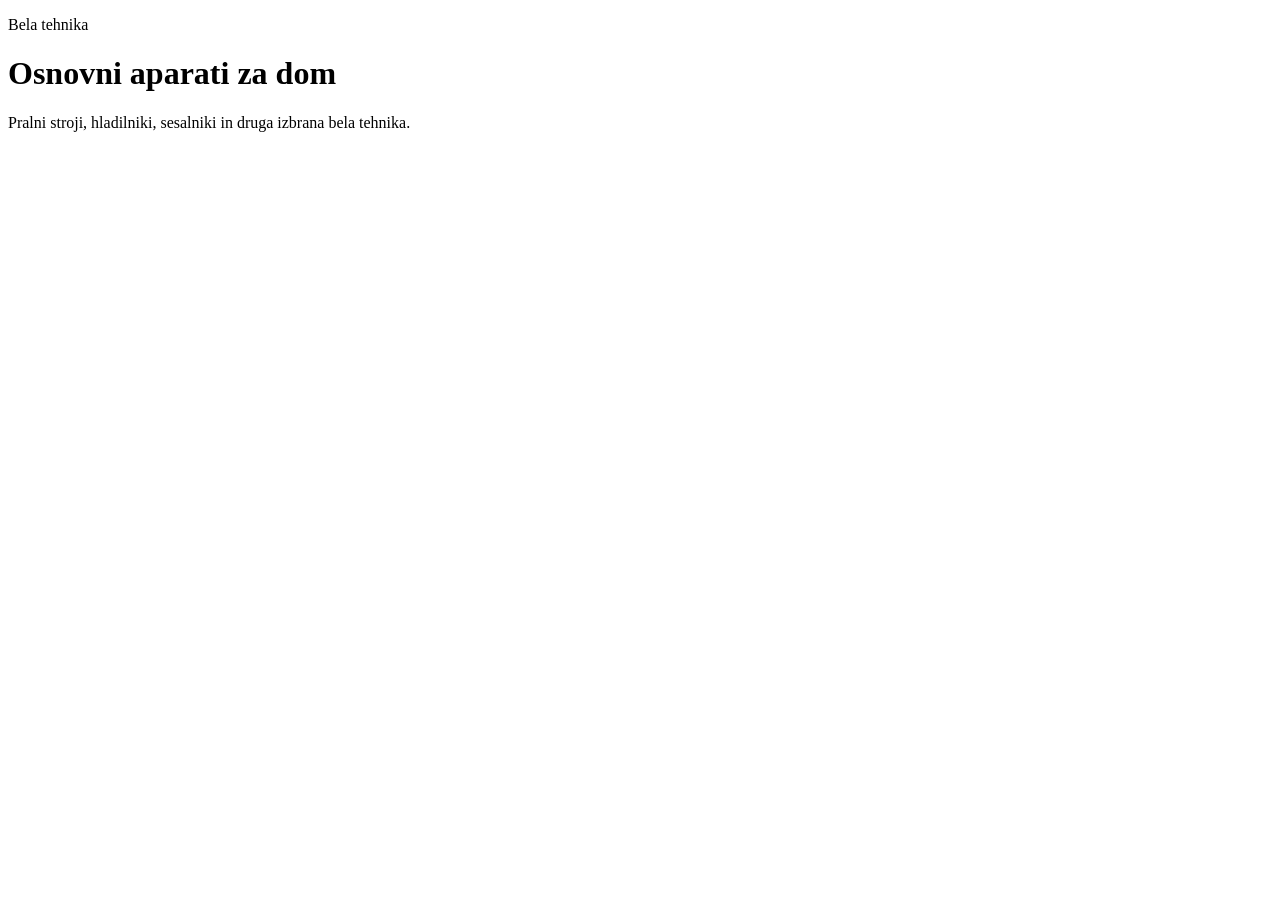
==== bela-tehnika.html @ 4d5d1760 "Add files via upload" ====
<!DOCTYPE html>
<html lang="sl">
<head>
  <meta charset="UTF-8" />
  <meta name="viewport" content="width=device-width, initial-scale=1.0" />
  <title>Mobilček Servis | Bela tehnika</title>
  <link rel="preconnect" href="https://fonts.googleapis.com">
  <link rel="preconnect" href="https://fonts.gstatic.com" crossorigin>
  <link href="https://fonts.googleapis.com/css2?family=Inter:wght@400;500;600;700;800&display=swap" rel="stylesheet">
  <link rel="stylesheet" href="assets/style.css" />
</head>
<body>
  <div data-include="header"></div>
  <main class="container page-space">
    <div class="page-hero small">
      <p class="eyebrow">Bela tehnika</p>
      <h1>Osnovni aparati za dom</h1>
      <p>Pralni stroji, hladilniki, sesalniki in druga izbrana bela tehnika.</p>
    </div>
    <div class="product-grid" id="belaTehnikaProducts"></div>
  </main>
  <div data-include="footer"></div>
  <div id="cartDrawer" class="cart-drawer hidden"></div>
  <script src="assets/data.js"></script>
  <script src="assets/app.js"></script>
  <script>site.renderLayout('bela-tehnika'); site.renderProductsByCategory('bela-tehnika','belaTehnikaProducts');</script>
</body>
</html>
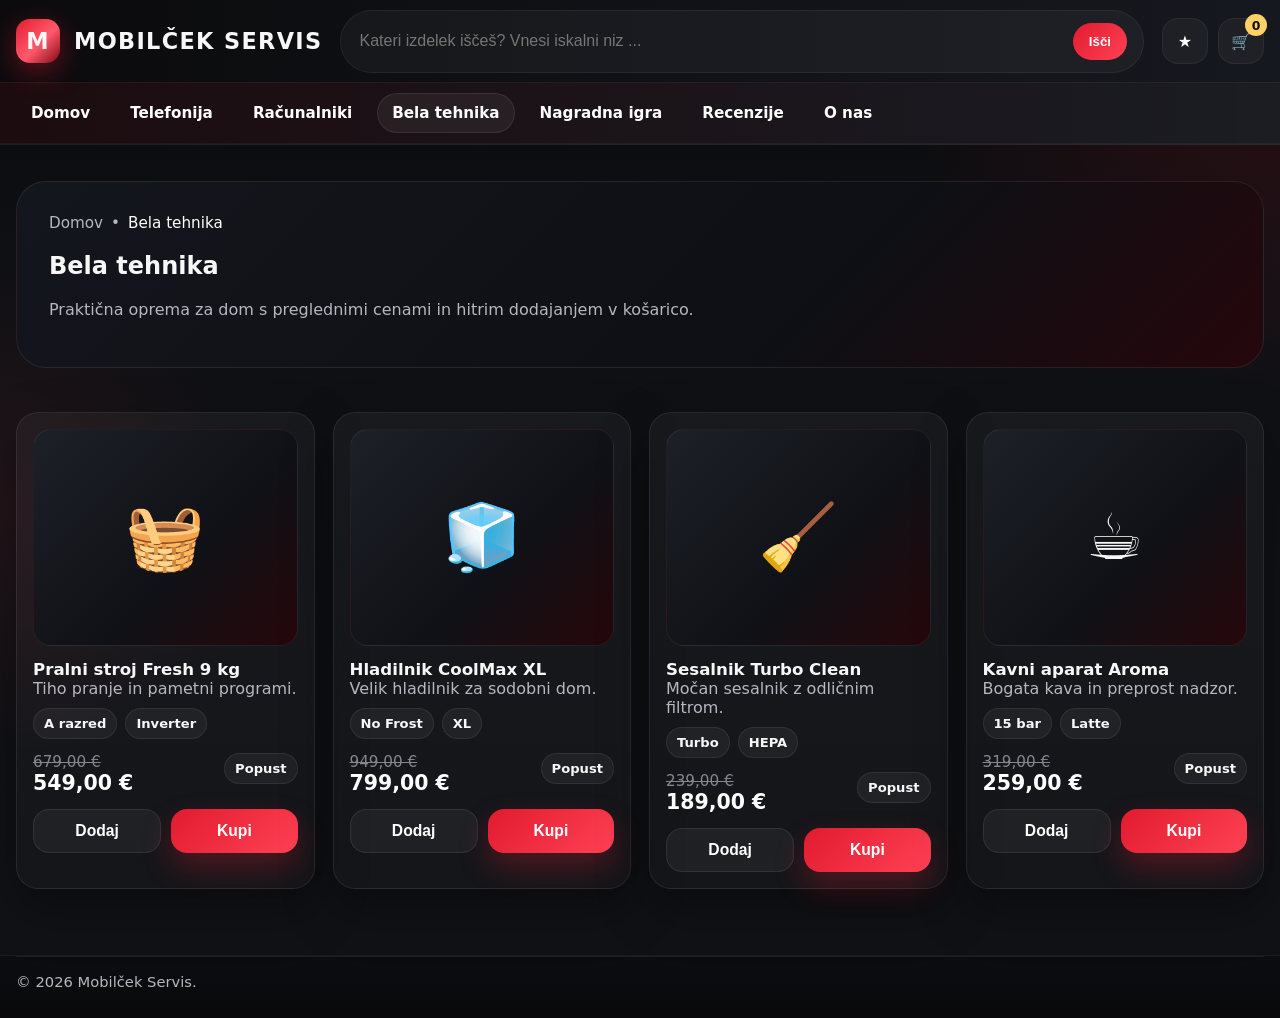
==== commit 3351a079: "Add files via upload" ====
--- a/bela-tehnika.html
+++ b/bela-tehnika.html
@@ -1,28 +1,4 @@
-<!DOCTYPE html>
-<html lang="sl">
-<head>
-  <meta charset="UTF-8" />
-  <meta name="viewport" content="width=device-width, initial-scale=1.0" />
-  <title>Mobilček Servis | Bela tehnika</title>
-  <link rel="preconnect" href="https://fonts.googleapis.com">
-  <link rel="preconnect" href="https://fonts.gstatic.com" crossorigin>
-  <link href="https://fonts.googleapis.com/css2?family=Inter:wght@400;500;600;700;800&display=swap" rel="stylesheet">
-  <link rel="stylesheet" href="assets/style.css" />
-</head>
-<body>
-  <div data-include="header"></div>
-  <main class="container page-space">
-    <div class="page-hero small">
-      <p class="eyebrow">Bela tehnika</p>
-      <h1>Osnovni aparati za dom</h1>
-      <p>Pralni stroji, hladilniki, sesalniki in druga izbrana bela tehnika.</p>
-    </div>
-    <div class="product-grid" id="belaTehnikaProducts"></div>
-  </main>
-  <div data-include="footer"></div>
-  <div id="cartDrawer" class="cart-drawer hidden"></div>
-  <script src="assets/data.js"></script>
-  <script src="assets/app.js"></script>
-  <script>site.renderLayout('bela-tehnika'); site.renderProductsByCategory('bela-tehnika','belaTehnikaProducts');</script>
-</body>
-</html>
+<!doctype html><html lang="sl"><head><meta charset="UTF-8"><meta name="viewport" content="width=device-width, initial-scale=1.0"><title>Bela tehnika — Mobilček Servis</title><link rel="stylesheet" href="style.css"></head><body>
+<header class="topbar"><div class="container topbar-inner"><a class="brand" href="index.html"><span class="brand-badge">M</span> MOBILČEK SERVIS</a><div class="searchbar"><input id="siteSearch" type="text" placeholder="Kateri izdelek iščeš? Vnesi iskalni niz ..."><button id="searchBtn">Išči</button></div><div class="top-actions"><a class="icon-btn" href="reviews.html">★</a><a class="icon-btn" href="cart.html">🛒<span class="cart-count" data-cart-count>0</span></a></div></div><nav class="navbar"><div class="container nav-inner"><div class="nav-links"><a class="nav-pill" href="index.html">Domov</a><a class="nav-pill" href="telefonija.html">Telefonija</a><a class="nav-pill" href="racunalniki.html">Računalniki</a><a class="nav-pill active" href="bela-tehnika.html">Bela tehnika</a><a class="nav-pill" href="nagradna-igra.html">Nagradna igra</a><a class="nav-pill" href="reviews.html">Recenzije</a><a class="nav-pill" href="o-nas.html">O nas</a></div></div></nav></header>
+<main><section class="page-hero"><div class="container"><div class="page-hero-card"><div class="breadcrumbs"><span>Domov</span><span>•</span><span>Bela tehnika</span></div><h1>Bela tehnika</h1><p class="muted">Praktična oprema za dom s preglednimi cenami in hitrim dodajanjem v košarico.</p></div></div></section><section class="section"><div class="container"><div class="product-grid" id="whiteProducts"></div></div></section></main>
+<footer class="footer"><div class="container footer-bottom">© 2026 Mobilček Servis.</div></footer><script src="app.js"></script></body></html>
--- a/style.css
+++ b/style.css
@@ -0,0 +1,286 @@
+:root {
+  --bg: #0b0b0d;
+  --panel: #141418;
+  --panel-2: #1a1b20;
+  --text: #f7f7f8;
+  --muted: #b6b7bf;
+  --line: rgba(255,255,255,0.08);
+  --red: #e21b2f;
+  --red-2: #ff4154;
+  --red-3: #8f101b;
+  --gold: #ffd166;
+  --green: #24c18a;
+  --shadow: 0 20px 50px rgba(0,0,0,.35);
+  --radius: 22px;
+  --radius-sm: 16px;
+  --max: 1320px;
+}
+* { box-sizing: border-box; }
+html { scroll-behavior: smooth; }
+body {
+  margin: 0;
+  font-family: Inter, ui-sans-serif, system-ui, -apple-system, Segoe UI, Roboto, Arial, sans-serif;
+  background:
+    radial-gradient(circle at top right, rgba(226,27,47,.16), transparent 24%),
+    radial-gradient(circle at left center, rgba(255,65,84,.08), transparent 18%),
+    linear-gradient(180deg, #09090b, #0f1014 26%, #111216 100%);
+  color: var(--text);
+}
+a { color: inherit; text-decoration: none; }
+img { max-width: 100%; display: block; }
+.container { width: min(var(--max), calc(100% - 32px)); margin: 0 auto; }
+.topbar {
+  background: linear-gradient(90deg, #0b0b0d, #16181f);
+  border-bottom: 1px solid var(--line);
+  position: sticky; top: 0; z-index: 50;
+  backdrop-filter: blur(16px);
+}
+.topbar-inner { display: flex; align-items: center; gap: 18px; min-height: 82px; }
+.brand {
+  display: inline-flex; align-items: center; gap: 14px; font-weight: 900;
+  letter-spacing: .06em; font-size: 1.4rem; white-space: nowrap;
+}
+.brand-badge {
+  width: 44px; height: 44px; border-radius: 14px;
+  background: linear-gradient(135deg, var(--red), #ff5a6a 55%, #830913);
+  box-shadow: 0 8px 28px rgba(226,27,47,.42);
+  display: grid; place-items: center; font-weight: 900;
+}
+.searchbar {
+  flex: 1; display: flex; align-items: center; gap: 12px; background: rgba(255,255,255,.04);
+  border: 1px solid rgba(255,255,255,.06); border-radius: 999px; padding: 12px 16px;
+}
+.searchbar input {
+  flex: 1; background: transparent; border: 0; outline: 0; color: var(--text); font-size: 1rem;
+}
+.searchbar button, .icon-btn, .btn {
+  border: 0; cursor: pointer;
+}
+.searchbar button {
+  background: linear-gradient(135deg, var(--red), var(--red-2)); color: #fff; padding: 11px 16px;
+  border-radius: 999px; font-weight: 700;
+}
+.top-actions { display: flex; gap: 10px; }
+.icon-btn {
+  width: 46px; height: 46px; border-radius: 16px; background: rgba(255,255,255,.04); color: #fff;
+  border: 1px solid rgba(255,255,255,.06); display: grid; place-items: center; position: relative;
+}
+.cart-count {
+  position: absolute; top: -5px; right: -4px; min-width: 22px; height: 22px; padding: 0 6px;
+  border-radius: 999px; background: var(--gold); color: #111; font-size: .78rem; font-weight: 900;
+  display: grid; place-items: center;
+}
+.navbar {
+  border-top: 1px solid rgba(255,255,255,.04);
+  border-bottom: 1px solid rgba(255,255,255,.04);
+  background: linear-gradient(90deg, rgba(226,27,47,.08), rgba(255,255,255,.02));
+}
+.nav-inner { display: flex; align-items: center; justify-content: space-between; gap: 18px; min-height: 60px; }
+.nav-links, .nav-meta { display: flex; flex-wrap: wrap; gap: 10px; align-items: center; }
+.nav-pill {
+  padding: 10px 14px; border-radius: 999px; color: #fff; font-weight: 600; font-size: .95rem;
+  transition: .2s ease; border: 1px solid transparent;
+}
+.nav-pill:hover, .nav-pill.active { background: rgba(255,255,255,.06); border-color: rgba(255,255,255,.08); }
+.hero {
+  padding: 34px 0 22px;
+}
+.hero-card {
+  position: relative; overflow: hidden; border-radius: 30px; min-height: 520px;
+  background:
+    radial-gradient(circle at 70% 30%, rgba(255,255,255,.12), transparent 16%),
+    radial-gradient(circle at 85% 40%, rgba(255,209,102,.14), transparent 12%),
+    linear-gradient(135deg, #0f0f13 0%, #171922 38%, #22070d 100%);
+  border: 1px solid rgba(255,255,255,.08);
+  box-shadow: var(--shadow);
+}
+.hero-grid {
+  display: grid; grid-template-columns: 1.1fr .9fr; gap: 28px; align-items: center;
+  padding: 46px;
+}
+.eyebrow {
+  display: inline-flex; gap: 10px; align-items: center; padding: 10px 14px; border-radius: 999px;
+  background: rgba(255,255,255,.06); color: #fff; font-weight: 700; margin-bottom: 18px;
+  border: 1px solid rgba(255,255,255,.08);
+}
+.eyebrow-dot { width: 9px; height: 9px; border-radius: 50%; background: var(--red-2); box-shadow: 0 0 18px rgba(255,65,84,.9); }
+.hero h1 { font-size: clamp(2.5rem, 4vw, 4.6rem); line-height: .98; margin: 0 0 18px; }
+.hero p { color: var(--muted); font-size: 1.14rem; max-width: 640px; }
+.cta-row { display: flex; gap: 14px; flex-wrap: wrap; margin-top: 28px; }
+.btn {
+  display: inline-flex; align-items: center; justify-content: center; gap: 10px; padding: 14px 20px;
+  font-weight: 800; border-radius: 16px; transition: .2s ease; font-size: .98rem;
+}
+.btn-primary { background: linear-gradient(135deg, var(--red), var(--red-2)); color: #fff; box-shadow: 0 14px 30px rgba(226,27,47,.28); }
+.btn-primary:hover { transform: translateY(-1px); }
+.btn-secondary { background: rgba(255,255,255,.05); color: #fff; border: 1px solid rgba(255,255,255,.08); }
+.hero-visual {
+  display: grid; place-items: center; position: relative; min-height: 360px;
+}
+.hero-prize {
+  width: min(100%, 470px); aspect-ratio: 1 / .72; border-radius: 26px;
+  background:
+    linear-gradient(135deg, rgba(255,255,255,.08), rgba(255,255,255,.02)),
+    linear-gradient(135deg, #20232b, #0c0e13 36%, #29070d);
+  border: 1px solid rgba(255,255,255,.09);
+  box-shadow: 0 20px 50px rgba(0,0,0,.35);
+  padding: 22px; position: relative;
+}
+.gpu {
+  width: 100%; height: 100%; border-radius: 22px;
+  background:
+    radial-gradient(circle at 82% 32%, rgba(255,65,84,.34), transparent 10%),
+    linear-gradient(135deg, #161821, #0b0d12 50%, #20070b),
+    linear-gradient(90deg, rgba(255,255,255,.06), rgba(255,255,255,.01));
+  border: 1px solid rgba(255,255,255,.08); position: relative; overflow: hidden;
+}
+.gpu::before {
+  content: "RTX 5090"; position: absolute; left: 20px; top: 16px; font-size: 2rem; font-weight: 900;
+}
+.gpu::after {
+  content: "Dobrodelna nagrada"; position: absolute; left: 22px; bottom: 18px; color: var(--muted); font-weight: 600;
+}
+.fans { position: absolute; right: 26px; top: 50%; transform: translateY(-50%); display: flex; gap: 12px; }
+.fan {
+  width: 78px; height: 78px; border-radius: 50%; background: radial-gradient(circle, #2e313a 12%, #14161d 35%, #0b0d12 62%);
+  border: 1px solid rgba(255,255,255,.08); box-shadow: inset 0 0 0 10px rgba(255,255,255,.03);
+}
+.hero-badge {
+  position: absolute; top: 22px; right: 22px; padding: 12px 14px; border-radius: 16px; font-weight: 900;
+  background: linear-gradient(135deg, rgba(255,209,102,.96), #ffefb9); color: #111;
+}
+.section { padding: 26px 0; }
+.section-head { display: flex; align-items: end; justify-content: space-between; gap: 16px; margin-bottom: 20px; }
+.section-head h2 { margin: 0; font-size: clamp(1.45rem, 2vw, 2rem); }
+.section-head p { margin: 6px 0 0; color: var(--muted); }
+.grid-cats { display: grid; grid-template-columns: repeat(4, minmax(0, 1fr)); gap: 18px; }
+.cat-card, .promo-card, .product-card, .info-card, .review-card, .game-card, .cart-panel, .admin-panel {
+  background: linear-gradient(180deg, rgba(255,255,255,.04), rgba(255,255,255,.02));
+  border: 1px solid rgba(255,255,255,.08); border-radius: var(--radius); box-shadow: var(--shadow);
+}
+.cat-card {
+  padding: 22px; min-height: 196px; position: relative; overflow: hidden;
+}
+.cat-card h3 { margin: 14px 0 8px; font-size: 1.3rem; }
+.cat-card p { color: var(--muted); margin: 0 0 16px; }
+.cat-icon {
+  width: 58px; height: 58px; border-radius: 18px; display: grid; place-items: center;
+  background: linear-gradient(135deg, rgba(226,27,47,.18), rgba(255,255,255,.05)); font-size: 1.7rem;
+}
+.cat-card::after {
+  content: ""; position: absolute; inset: auto -40px -70px auto; width: 170px; height: 170px; border-radius: 50%;
+  background: radial-gradient(circle, rgba(226,27,47,.18), transparent 65%);
+}
+.promo-grid { display: grid; grid-template-columns: 1.2fr .8fr; gap: 18px; }
+.promo-card { padding: 28px; min-height: 290px; position: relative; overflow: hidden; }
+.promo-card h3 { font-size: 2rem; margin: 12px 0 10px; }
+.promo-card p { color: var(--muted); max-width: 500px; }
+.ribbon {
+  display: inline-flex; background: linear-gradient(135deg, var(--red), var(--red-2)); color: #fff; border-radius: 999px;
+  padding: 8px 12px; font-weight: 800; font-size: .9rem;
+}
+.product-grid { display: grid; grid-template-columns: repeat(4, minmax(0, 1fr)); gap: 18px; }
+.product-card { padding: 16px; }
+.product-image {
+  border-radius: 18px; aspect-ratio: 1 / .82; display: grid; place-items: center; font-size: 4rem;
+  background: linear-gradient(135deg, #1d2028, #101116 60%, #26070b);
+  border: 1px solid rgba(255,255,255,.06);
+}
+.product-meta { display: flex; justify-content: space-between; gap: 12px; align-items: start; margin-top: 14px; }
+.product-title { font-size: 1.04rem; font-weight: 800; }
+.muted { color: var(--muted); }
+.price { font-size: 1.28rem; font-weight: 900; color: #fff; }
+.old-price { color: #848690; text-decoration: line-through; font-size: .95rem; }
+.badges { display: flex; gap: 8px; flex-wrap: wrap; margin: 10px 0 14px; }
+.badge {
+  padding: 7px 10px; border-radius: 999px; font-size: .82rem; font-weight: 800;
+  background: rgba(255,255,255,.05); border: 1px solid rgba(255,255,255,.07);
+}
+.product-actions { display: flex; gap: 10px; }
+.product-actions .btn { flex: 1; padding: 12px 14px; }
+.info-grid { display: grid; grid-template-columns: repeat(3, minmax(0, 1fr)); gap: 18px; }
+.info-card { padding: 24px; }
+.info-card h3 { margin: 14px 0 8px; }
+.footer {
+  margin-top: 40px; background: linear-gradient(180deg, #0c0d11, #09090b); border-top: 1px solid var(--line);
+}
+.footer-grid { display: grid; grid-template-columns: 1.1fr .8fr .8fr .9fr; gap: 22px; padding: 40px 0; }
+.footer h4 { margin: 0 0 14px; font-size: 1rem; }
+.footer a, .footer p { color: var(--muted); margin: 0 0 10px; }
+.footer-bottom { border-top: 1px solid var(--line); color: var(--muted); padding: 16px 0 28px; font-size: .92rem; }
+.page-hero {
+  padding: 36px 0 18px;
+}
+.page-hero-card { padding: 32px; border-radius: 30px; background: linear-gradient(135deg, #14161d, #0e0f14 65%, #25070c); border: 1px solid rgba(255,255,255,.08); }
+.breadcrumbs { display: flex; gap: 8px; color: var(--muted); font-size: .95rem; margin-bottom: 10px; }
+.breadcrumbs span:last-child { color: #fff; }
+.two-col { display: grid; grid-template-columns: 1fr 380px; gap: 20px; align-items: start; }
+.cart-panel, .admin-panel, .game-card { padding: 22px; position: sticky; top: 108px; }
+.cart-items { display: grid; gap: 12px; margin: 16px 0; }
+.cart-item {
+  display: grid; grid-template-columns: 64px 1fr auto; gap: 12px; align-items: center;
+  padding: 12px; border-radius: 18px; background: rgba(255,255,255,.03); border: 1px solid rgba(255,255,255,.06);
+}
+.cart-thumb {
+  width: 64px; height: 64px; border-radius: 14px; display: grid; place-items: center; font-size: 1.8rem;
+  background: linear-gradient(135deg, #1d2028, #101116 60%, #26070b);
+}
+.qty-row { display: inline-flex; border: 1px solid rgba(255,255,255,.08); border-radius: 999px; overflow: hidden; }
+.qty-row button { width: 34px; height: 34px; background: rgba(255,255,255,.05); color: #fff; }
+.qty-row span { width: 40px; display: grid; place-items: center; }
+.field, textarea, select {
+  width: 100%; background: rgba(255,255,255,.04); border: 1px solid rgba(255,255,255,.08); color: #fff;
+  border-radius: 16px; padding: 14px 14px; outline: 0; font: inherit;
+}
+textarea { min-height: 130px; resize: vertical; }
+.inline-form { display: grid; grid-template-columns: 1fr auto; gap: 10px; }
+.notice {
+  padding: 14px 16px; border-radius: 16px; margin: 14px 0; font-weight: 700;
+  border: 1px solid rgba(255,255,255,.08); background: rgba(255,255,255,.04);
+}
+.notice.success { background: rgba(36,193,138,.12); border-color: rgba(36,193,138,.28); color: #c9f6e7; }
+.notice.error { background: rgba(226,27,47,.12); border-color: rgba(226,27,47,.28); color: #ffd0d5; }
+.notice.warn { background: rgba(255,209,102,.12); border-color: rgba(255,209,102,.28); color: #fff2c8; }
+.rules-list, .steps-list, .check-list { display: grid; gap: 10px; padding-left: 20px; color: var(--muted); }
+.review-list { display: grid; gap: 16px; }
+.review-card { padding: 20px; }
+.review-top { display: flex; align-items: center; justify-content: space-between; gap: 12px; }
+.stars { color: var(--gold); letter-spacing: .08em; }
+.reply {
+  margin-top: 14px; padding: 14px; border-radius: 16px; background: rgba(255,255,255,.03); border-left: 3px solid var(--red-2);
+}
+.empty-state {
+  padding: 28px; text-align: center; color: var(--muted); border: 1px dashed rgba(255,255,255,.12); border-radius: 18px;
+}
+.game-grid { display: grid; grid-template-columns: 1fr 380px; gap: 20px; align-items: start; }
+.choice-grid { display: grid; grid-template-columns: repeat(3, minmax(0, 1fr)); gap: 14px; margin-top: 16px; }
+.choice-btn {
+  min-height: 120px; border-radius: 22px; border: 1px solid rgba(255,255,255,.08); background: linear-gradient(135deg, #181a22, #101116);
+  color: #fff; font-size: 1rem; font-weight: 800; cursor: pointer;
+}
+.choice-btn:hover { outline: 2px solid rgba(255,65,84,.35); }
+.highlight {
+  background: linear-gradient(135deg, rgba(226,27,47,.16), rgba(255,255,255,.02));
+  border: 1px solid rgba(255,255,255,.08); border-radius: 22px; padding: 22px;
+}
+.admin-gate {
+  display: grid; gap: 12px; padding: 18px; border-radius: 18px; background: rgba(255,255,255,.03); border: 1px solid rgba(255,255,255,.06);
+}
+.small { font-size: .92rem; color: var(--muted); }
+.table { width: 100%; border-collapse: collapse; }
+.table th, .table td { text-align: left; padding: 12px 10px; border-bottom: 1px solid rgba(255,255,255,.08); }
+.top-space { margin-top: 14px; }
+@media (max-width: 1100px) {
+  .hero-grid, .promo-grid, .footer-grid, .game-grid, .two-col { grid-template-columns: 1fr; }
+  .grid-cats, .product-grid, .info-grid { grid-template-columns: repeat(2, minmax(0,1fr)); }
+  .cart-panel, .admin-panel, .game-card { position: static; }
+}
+@media (max-width: 760px) {
+  .topbar-inner, .nav-inner { flex-wrap: wrap; }
+  .grid-cats, .product-grid, .info-grid, .choice-grid { grid-template-columns: 1fr; }
+  .hero-grid { padding: 28px; }
+  .hero-card { min-height: auto; }
+  .footer-grid { grid-template-columns: 1fr; }
+  .inline-form { grid-template-columns: 1fr; }
+  .product-actions { flex-direction: column; }
+}
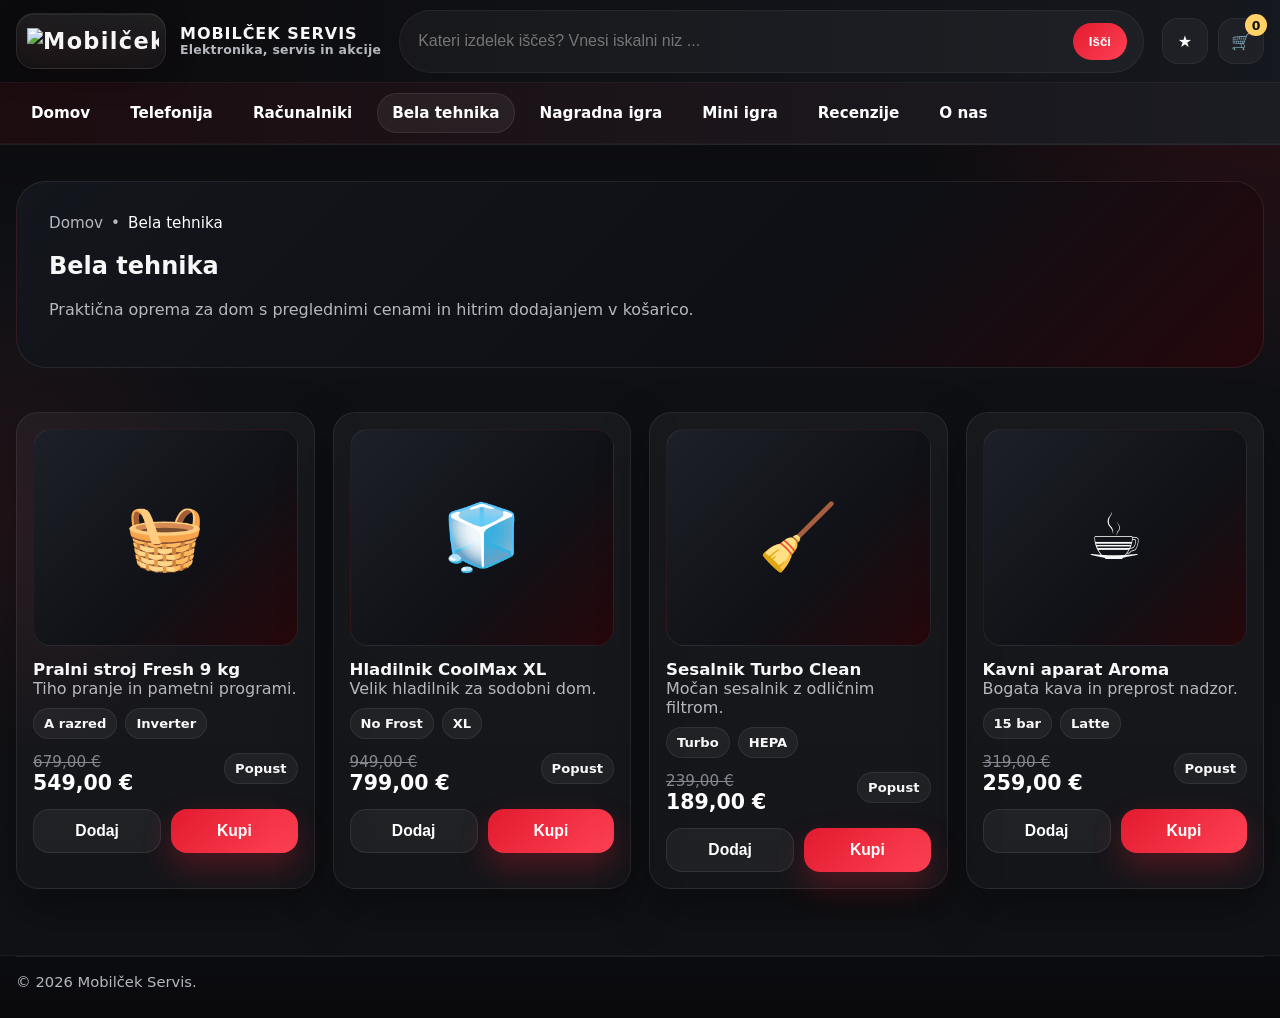
==== commit fadb9c16: "Add files via upload" ====
--- a/bela-tehnika.html
+++ b/bela-tehnika.html
@@ -1,4 +1,12 @@
 <!doctype html><html lang="sl"><head><meta charset="UTF-8"><meta name="viewport" content="width=device-width, initial-scale=1.0"><title>Bela tehnika — Mobilček Servis</title><link rel="stylesheet" href="style.css"></head><body>
-<header class="topbar"><div class="container topbar-inner"><a class="brand" href="index.html"><span class="brand-badge">M</span> MOBILČEK SERVIS</a><div class="searchbar"><input id="siteSearch" type="text" placeholder="Kateri izdelek iščeš? Vnesi iskalni niz ..."><button id="searchBtn">Išči</button></div><div class="top-actions"><a class="icon-btn" href="reviews.html">★</a><a class="icon-btn" href="cart.html">🛒<span class="cart-count" data-cart-count>0</span></a></div></div><nav class="navbar"><div class="container nav-inner"><div class="nav-links"><a class="nav-pill" href="index.html">Domov</a><a class="nav-pill" href="telefonija.html">Telefonija</a><a class="nav-pill" href="racunalniki.html">Računalniki</a><a class="nav-pill active" href="bela-tehnika.html">Bela tehnika</a><a class="nav-pill" href="nagradna-igra.html">Nagradna igra</a><a class="nav-pill" href="reviews.html">Recenzije</a><a class="nav-pill" href="o-nas.html">O nas</a></div></div></nav></header>
+<header class="topbar"><div class="container topbar-inner"><a class="brand" href="index.html" aria-label="Mobilček Servis">
+  <span class="brand-logo-wrap">
+    <img class="brand-logo" src="assets/logo-mobilcek.png" alt="Mobilček Servis logo">
+  </span>
+  <span class="brand-copy">
+    <span class="brand-title">Mobilček Servis</span>
+    <span class="brand-sub">Elektronika, servis in akcije</span>
+  </span>
+</a><div class="searchbar"><input id="siteSearch" type="text" placeholder="Kateri izdelek iščeš? Vnesi iskalni niz ..."><button id="searchBtn">Išči</button></div><div class="top-actions"><a class="icon-btn" href="reviews.html">★</a><a class="icon-btn" href="cart.html">🛒<span class="cart-count" data-cart-count>0</span></a></div></div><nav class="navbar"><div class="container nav-inner"><div class="nav-links"><a class="nav-pill" href="index.html">Domov</a><a class="nav-pill" href="telefonija.html">Telefonija</a><a class="nav-pill" href="racunalniki.html">Računalniki</a><a class="nav-pill active" href="bela-tehnika.html">Bela tehnika</a><a class="nav-pill" href="nagradna-igra.html">Nagradna igra</a><a class="nav-pill" href="mini-game.html">Mini igra</a><a class="nav-pill" href="reviews.html">Recenzije</a><a class="nav-pill" href="o-nas.html">O nas</a></div></div></nav></header>
 <main><section class="page-hero"><div class="container"><div class="page-hero-card"><div class="breadcrumbs"><span>Domov</span><span>•</span><span>Bela tehnika</span></div><h1>Bela tehnika</h1><p class="muted">Praktična oprema za dom s preglednimi cenami in hitrim dodajanjem v košarico.</p></div></div></section><section class="section"><div class="container"><div class="product-grid" id="whiteProducts"></div></div></section></main>
 <footer class="footer"><div class="container footer-bottom">© 2026 Mobilček Servis.</div></footer><script src="app.js"></script></body></html>
--- a/style.css
+++ b/style.css
@@ -284,3 +284,122 @@
   .inline-form { grid-template-columns: 1fr; }
   .product-actions { flex-direction: column; }
 }
+
+
+.brand {
+  min-width: 0;
+}
+.brand-logo-wrap{
+  display:grid; place-items:center;
+  width: 150px; height: 56px;
+  padding: 6px 10px;
+  border-radius: 18px;
+  background: linear-gradient(180deg, rgba(255,255,255,.08), rgba(255,255,255,.03));
+  border: 1px solid rgba(255,255,255,.08);
+  box-shadow: inset 0 1px 0 rgba(255,255,255,.05), 0 8px 30px rgba(0,0,0,.22);
+}
+.brand-logo{
+  width: 100%;
+  max-width: 132px;
+  height: auto;
+  object-fit: contain;
+  filter: drop-shadow(0 10px 16px rgba(226,27,47,.18));
+}
+.brand-copy{
+  display:grid;
+  line-height:1.05;
+}
+.brand-title{
+  font-size: 1rem;
+  font-weight: 900;
+  letter-spacing: .06em;
+  text-transform: uppercase;
+}
+.brand-sub{
+  color: var(--muted);
+  font-size: .78rem;
+  letter-spacing: .02em;
+}
+
+.question-game{
+  display:grid;
+  gap:18px;
+}
+.question-top{
+  display:flex;
+  gap:18px;
+  align-items:flex-start;
+  justify-content:space-between;
+}
+.score-pill{
+  min-width: 180px;
+  text-align:center;
+  padding:14px 18px;
+  border-radius:18px;
+  background: rgba(255,255,255,.05);
+  border:1px solid rgba(255,255,255,.08);
+}
+.question-card{
+  padding: 26px;
+  border-radius: 24px;
+  background: linear-gradient(180deg, rgba(255,255,255,.04), rgba(255,255,255,.02));
+  border:1px solid rgba(255,255,255,.08);
+  box-shadow: var(--shadow);
+}
+.question-text{
+  font-size: 1.45rem;
+  line-height: 1.35;
+  font-weight: 800;
+  margin-bottom: 18px;
+}
+.question-options{
+  display:grid;
+  gap:12px;
+}
+.question-option{
+  text-align:left;
+  width:100%;
+  padding:16px 18px;
+  border-radius:16px;
+  border:1px solid rgba(255,255,255,.08);
+  background: rgba(255,255,255,.035);
+  color: var(--text);
+  font-size: 1rem;
+  font-weight: 700;
+  transition: transform .18s ease, border-color .18s ease, background .18s ease;
+}
+.question-option:hover{
+  transform: translateY(-2px);
+  border-color: rgba(255,255,255,.18);
+  background: rgba(255,255,255,.07);
+}
+.payment-preview{
+  display:grid;
+  gap:14px;
+  margin-top:16px;
+  padding-top:16px;
+  border-top:1px solid rgba(255,255,255,.08);
+}
+.payment-methods{
+  display:grid;
+  gap:10px;
+}
+.payment-method{
+  display:flex;
+  align-items:center;
+  justify-content:space-between;
+  padding:14px 16px;
+  border-radius:14px;
+  border:1px solid rgba(255,255,255,.08);
+  background: rgba(255,255,255,.04);
+}
+.disabled-checkout{
+  opacity: .65;
+  cursor: not-allowed;
+}
+@media (max-width: 900px){
+  .brand-copy{ display:none; }
+  .brand-logo-wrap{ width: 116px; height: 50px; }
+  .question-top{ flex-direction:column; }
+  .score-pill{ min-width: 0; width:100%; }
+}
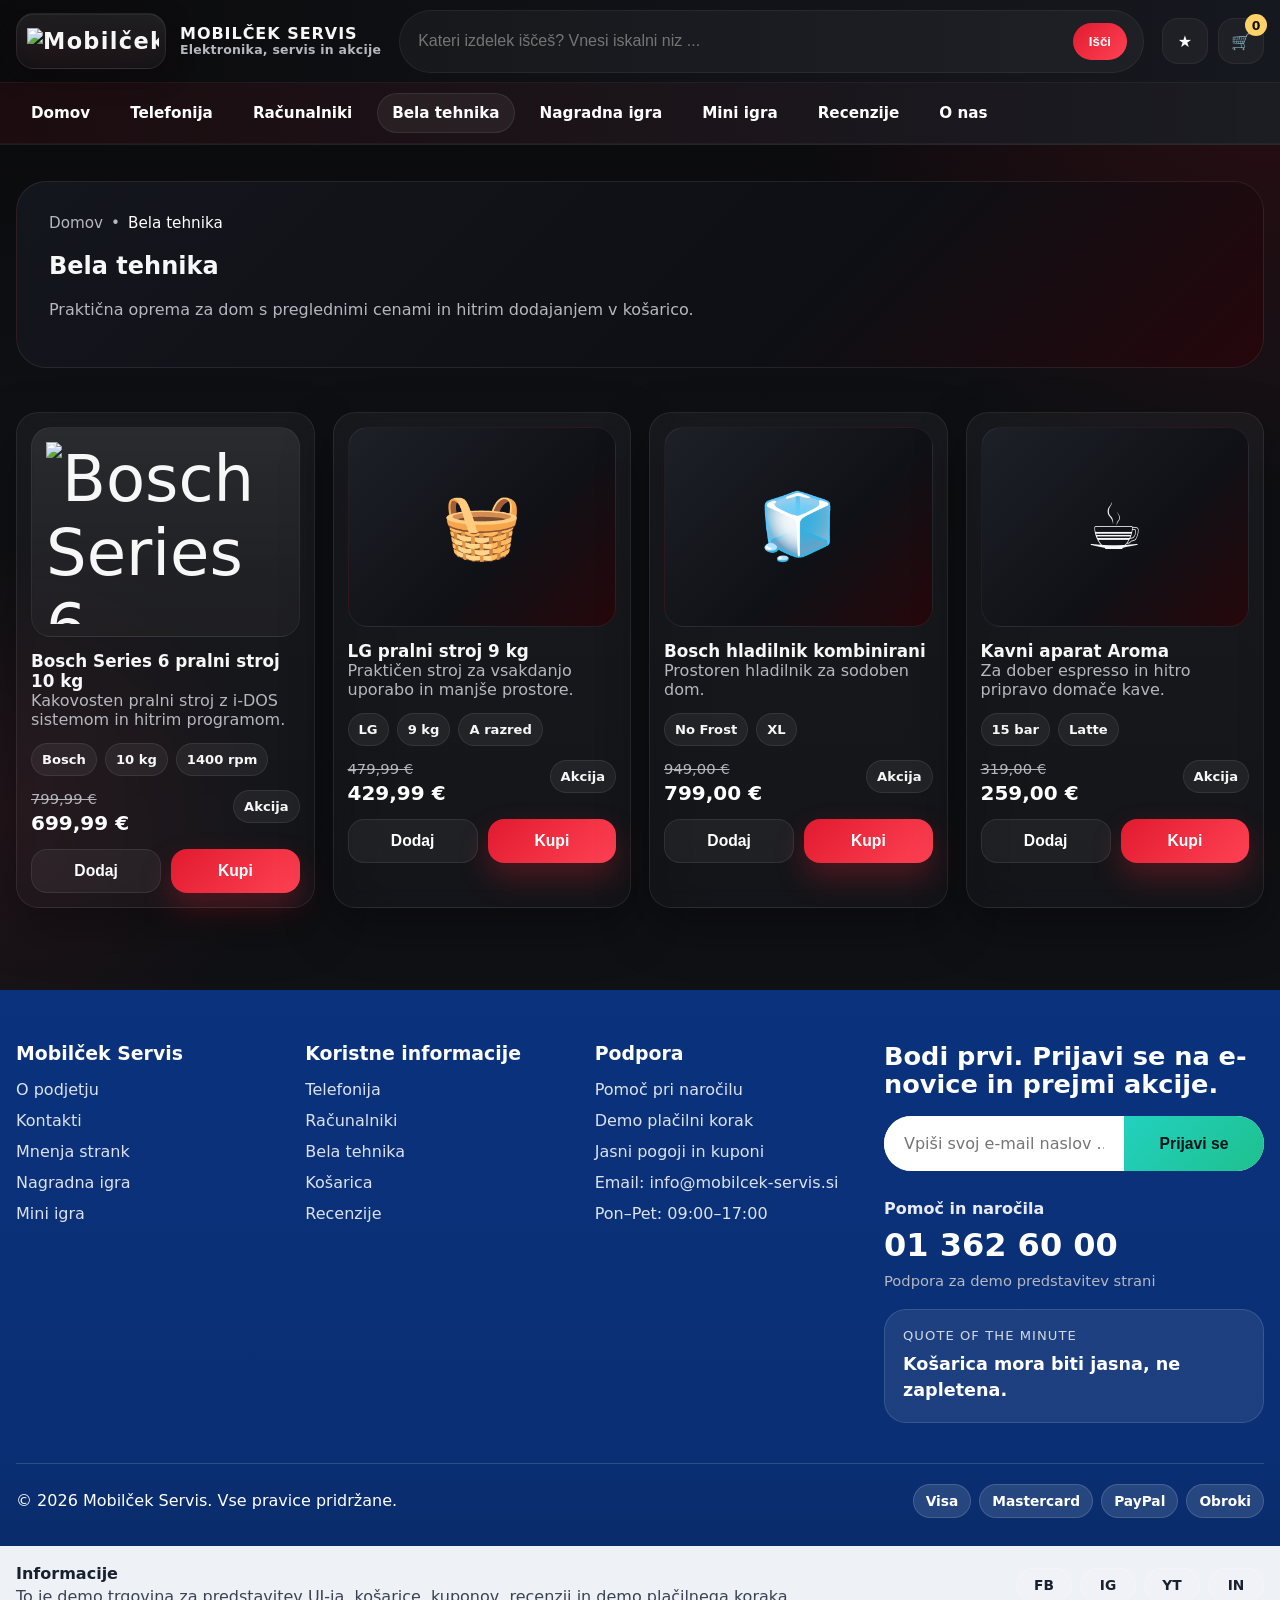
==== commit c1bc62c5: "Add files via upload" ====
--- a/bela-tehnika.html
+++ b/bela-tehnika.html
@@ -9,4 +9,82 @@
   </span>
 </a><div class="searchbar"><input id="siteSearch" type="text" placeholder="Kateri izdelek iščeš? Vnesi iskalni niz ..."><button id="searchBtn">Išči</button></div><div class="top-actions"><a class="icon-btn" href="reviews.html">★</a><a class="icon-btn" href="cart.html">🛒<span class="cart-count" data-cart-count>0</span></a></div></div><nav class="navbar"><div class="container nav-inner"><div class="nav-links"><a class="nav-pill" href="index.html">Domov</a><a class="nav-pill" href="telefonija.html">Telefonija</a><a class="nav-pill" href="racunalniki.html">Računalniki</a><a class="nav-pill active" href="bela-tehnika.html">Bela tehnika</a><a class="nav-pill" href="nagradna-igra.html">Nagradna igra</a><a class="nav-pill" href="mini-game.html">Mini igra</a><a class="nav-pill" href="reviews.html">Recenzije</a><a class="nav-pill" href="o-nas.html">O nas</a></div></div></nav></header>
 <main><section class="page-hero"><div class="container"><div class="page-hero-card"><div class="breadcrumbs"><span>Domov</span><span>•</span><span>Bela tehnika</span></div><h1>Bela tehnika</h1><p class="muted">Praktična oprema za dom s preglednimi cenami in hitrim dodajanjem v košarico.</p></div></div></section><section class="section"><div class="container"><div class="product-grid" id="whiteProducts"></div></div></section></main>
-<footer class="footer"><div class="container footer-bottom">© 2026 Mobilček Servis.</div></footer><script src="app.js"></script></body></html>
+
+<footer class="footer footer-rich">
+  <div class="footer-main">
+    <div class="container footer-grid-rich">
+      <div class="footer-col">
+        <h4>Mobilček Servis</h4>
+        <a href="o-nas.html">O podjetju</a>
+        <a href="o-nas.html#kontakt">Kontakti</a>
+        <a href="reviews.html">Mnenja strank</a>
+        <a href="nagradna-igra.html">Nagradna igra</a>
+        <a href="mini-game.html">Mini igra</a>
+      </div>
+
+      <div class="footer-col">
+        <h4>Koristne informacije</h4>
+        <a href="telefonija.html">Telefonija</a>
+        <a href="racunalniki.html">Računalniki</a>
+        <a href="bela-tehnika.html">Bela tehnika</a>
+        <a href="cart.html">Košarica</a>
+        <a href="reviews.html">Recenzije</a>
+      </div>
+
+      <div class="footer-col">
+        <h4>Podpora</h4>
+        <p>Pomoč pri naročilu</p>
+        <p>Demo plačilni korak</p>
+        <p>Jasni pogoji in kuponi</p>
+        <p>Email: info@mobilcek-servis.si</p>
+        <p>Pon–Pet: 09:00–17:00</p>
+      </div>
+
+      <div class="footer-col footer-news">
+        <h3>Bodi prvi. Prijavi se na e-novice in prejmi akcije.</h3>
+        <form id="newsletterForm" class="newsletter-row">
+          <input class="footer-input" id="newsletterEmail" type="email" placeholder="Vpiši svoj e-mail naslov ...">
+          <button class="btn footer-submit" type="submit">Prijavi se</button>
+        </form>
+
+        <div class="footer-contact">
+          <div class="footer-contact-label">Pomoč in naročila</div>
+          <div class="footer-phone">01 362 60 00</div>
+          <div class="small">Podpora za demo predstavitev strani</div>
+        </div>
+
+        <div class="quote-box">
+          <div class="quote-label">Quote of the minute</div>
+          <div class="quote-text" id="quoteText">Vsak dober servis se začne z jasnim odgovorom.</div>
+        </div>
+      </div>
+    </div>
+
+    <div class="container footer-bottom-rich">
+      <div>© 2026 Mobilček Servis. Vse pravice pridržane.</div>
+      <div class="payment-chips">
+        <span>Visa</span>
+        <span>Mastercard</span>
+        <span>PayPal</span>
+        <span>Obroki</span>
+      </div>
+    </div>
+  </div>
+
+  <div class="footer-strip">
+    <div class="container footer-strip-inner">
+      <div class="footer-strip-left">
+        <strong>Informacije</strong>
+        <span>To je demo trgovina za predstavitev UI-ja, košarice, kuponov, recenzij in demo plačilnega koraka.</span>
+      </div>
+      <div class="footer-socials">
+        <span>FB</span>
+        <span>IG</span>
+        <span>YT</span>
+        <span>IN</span>
+      </div>
+    </div>
+  </div>
+</footer>
+<script src="app.js"></script>
+</body></html>
--- a/style.css
+++ b/style.css
@@ -403,3 +403,347 @@
   .question-top{ flex-direction:column; }
   .score-pill{ min-width: 0; width:100%; }
 }
+
+
+/* --- v4 mobile-friendly refresh --- */
+.topbar-inner{
+  justify-content: space-between;
+}
+.searchbar{
+  min-width: 0;
+}
+.home-highlight-grid{
+  display:grid;
+  grid-template-columns: 1.1fr .9fr;
+  gap:18px;
+}
+.home-highlight-card{
+  padding: 24px;
+  border-radius: 24px;
+  border: 1px solid rgba(255,255,255,.08);
+  background: linear-gradient(180deg, rgba(255,255,255,.05), rgba(255,255,255,.025));
+  box-shadow: var(--shadow);
+}
+.hero-mini{
+  background:
+    radial-gradient(circle at top right, rgba(226,27,47,.18), transparent 24%),
+    linear-gradient(135deg, #14161d, #101116 70%, #26070b);
+}
+.quote-teaser .quote-text{
+  margin-top: 8px;
+  font-size: 1.25rem;
+  font-weight: 800;
+  line-height: 1.4;
+}
+.product-image-photo{
+  background: linear-gradient(180deg, rgba(255,255,255,.08), rgba(255,255,255,.03));
+  overflow: hidden;
+  min-height: 210px;
+  padding: 14px;
+}
+.product-image-photo img{
+  width: 100%;
+  height: 182px;
+  object-fit: contain;
+}
+.product-card{
+  padding: 14px;
+}
+.product-image{
+  width:100%;
+  height: 200px;
+  margin-bottom: 14px;
+  border-radius: 20px;
+}
+.product-meta{
+  display:flex;
+  align-items:flex-start;
+  justify-content:space-between;
+  gap:12px;
+}
+.product-title{
+  font-size: 1.05rem;
+  font-weight: 800;
+}
+.badges{
+  display:flex;
+  flex-wrap: wrap;
+  gap:8px;
+  margin: 14px 0;
+}
+.badge{
+  display:inline-flex;
+  padding:8px 10px;
+  border-radius:999px;
+  background: rgba(255,255,255,.06);
+  border:1px solid rgba(255,255,255,.08);
+  font-size:.82rem;
+}
+.price{
+  font-size: 1.25rem;
+  font-weight: 900;
+}
+.old-price{
+  color: var(--muted);
+  text-decoration: line-through;
+  font-size: .92rem;
+  margin-bottom: 4px;
+}
+.footer-rich{
+  margin-top: 56px;
+  background: linear-gradient(180deg, #0a327d 0%, #0a2f74 72%, #082963 100%);
+  color: #fff;
+  border-top: 0;
+}
+.footer-main{
+  padding-top: 24px;
+}
+.footer-grid-rich{
+  display:grid;
+  grid-template-columns: 1fr 1fr 1fr 1.45fr;
+  gap: 30px;
+  padding: 28px 0 40px;
+}
+.footer-col h4{
+  margin:0 0 16px;
+  font-size:1.18rem;
+}
+.footer-col h3{
+  margin:0 0 18px;
+  font-size: clamp(1.6rem, 2vw, 2.3rem);
+  line-height:1.1;
+}
+.footer-col a,
+.footer-col p,
+.footer-col span{
+  display:block;
+  color: rgba(255,255,255,.86);
+  margin: 0 0 12px;
+}
+.newsletter-row{
+  display:grid;
+  grid-template-columns: 1fr auto;
+  gap: 0;
+  overflow:hidden;
+  border-radius: 999px;
+  background:#fff;
+  margin-bottom: 28px;
+}
+.footer-input{
+  border:0;
+  outline:0;
+  padding: 18px 20px;
+  font: inherit;
+  font-size: 1rem;
+  color:#111;
+}
+.footer-submit{
+  border-radius:0;
+  min-width: 140px;
+  background: linear-gradient(135deg, #22d1bf, #1ec08d);
+  color:#07151a;
+  font-weight:900;
+}
+.footer-contact{
+  margin-top: 18px;
+}
+.footer-contact-label{
+  font-weight:700;
+  opacity:.9;
+}
+.footer-phone{
+  font-size:2rem;
+  font-weight:900;
+  margin: 8px 0;
+}
+.quote-box{
+  margin-top: 20px;
+  padding: 18px;
+  border-radius: 22px;
+  background: rgba(255,255,255,.08);
+  border:1px solid rgba(255,255,255,.12);
+}
+.quote-label{
+  font-size:.82rem;
+  text-transform:uppercase;
+  letter-spacing:.08em;
+  opacity:.8;
+  margin-bottom:8px;
+}
+.quote-text{
+  font-size:1.1rem;
+  font-weight:800;
+  line-height:1.5;
+}
+.footer-bottom-rich{
+  display:flex;
+  align-items:center;
+  justify-content:space-between;
+  gap:16px;
+  padding: 20px 0 28px;
+  border-top:1px solid rgba(255,255,255,.15);
+}
+.payment-chips{
+  display:flex;
+  flex-wrap:wrap;
+  gap:8px;
+}
+.payment-chips span,
+.footer-socials span{
+  display:inline-flex;
+  align-items:center;
+  justify-content:center;
+  min-width:56px;
+  padding: 8px 12px;
+  border-radius: 999px;
+  background: rgba(255,255,255,.12);
+  border:1px solid rgba(255,255,255,.14);
+  font-size:.86rem;
+  font-weight:800;
+}
+.footer-strip{
+  background: #eef1f6;
+  color: #18212f;
+}
+.footer-strip-inner{
+  display:flex;
+  align-items:center;
+  justify-content:space-between;
+  gap:18px;
+  padding: 18px 0;
+}
+.footer-strip-left{
+  display:grid;
+  gap:4px;
+}
+.footer-strip-left span{
+  color:#3a4353;
+}
+.footer-socials{
+  display:flex;
+  gap:8px;
+}
+.page-hero-card,
+.hero-card,
+.product-card,
+.cat-card,
+.home-highlight-card,
+.info-card,
+.review-card,
+.cart-panel,
+.admin-panel,
+.game-card,
+.highlight{
+  backdrop-filter: blur(10px);
+}
+.icon-btn:hover,
+.btn:hover,
+.nav-pill:hover,
+.product-card:hover,
+.cat-card:hover,
+.home-highlight-card:hover{
+  transform: translateY(-2px);
+  transition: .2s ease;
+}
+.icon-btn,
+.btn,
+.nav-pill,
+.product-card,
+.cat-card,
+.home-highlight-card{
+  transition: .2s ease;
+}
+
+@media (max-width: 1100px){
+  .footer-grid-rich,
+  .home-highlight-grid{
+    grid-template-columns: 1fr;
+  }
+}
+@media (max-width: 820px){
+  .container{
+    width: min(var(--max), calc(100% - 20px));
+  }
+  .topbar-inner{
+    gap: 12px;
+    min-height: auto;
+    padding: 12px 0;
+  }
+  .brand{
+    width: 100%;
+    justify-content: center;
+  }
+  .searchbar{
+    width: 100%;
+    order: 3;
+  }
+  .top-actions{
+    margin-left: auto;
+  }
+  .nav-inner{
+    min-height: auto;
+    padding: 10px 0;
+  }
+  .nav-links{
+    width:100%;
+    overflow:auto;
+    flex-wrap:nowrap;
+    padding-bottom:4px;
+  }
+  .nav-links::-webkit-scrollbar{
+    height: 6px;
+  }
+  .nav-pill{
+    white-space:nowrap;
+  }
+  .nav-meta{
+    display:none;
+  }
+  .hero-grid{
+    grid-template-columns: 1fr;
+    padding: 24px;
+  }
+  .hero-card{
+    min-height:auto;
+    border-radius: 24px;
+  }
+  .product-image{
+    height: 170px;
+  }
+  .product-image-photo img{
+    height: 150px;
+  }
+  .cart-item{
+    grid-template-columns: 56px 1fr;
+  }
+  .cart-item > div:last-child{
+    grid-column: 1 / -1;
+    justify-items: stretch;
+    text-align:left !important;
+  }
+  .footer-grid-rich{
+    gap: 22px;
+    padding: 26px 0 30px;
+  }
+  .newsletter-row{
+    grid-template-columns: 1fr;
+    border-radius: 22px;
+    background: transparent;
+    gap: 10px;
+  }
+  .footer-input{
+    border-radius: 16px;
+  }
+  .footer-submit{
+    border-radius: 16px;
+    min-height: 54px;
+  }
+  .footer-bottom-rich,
+  .footer-strip-inner{
+    flex-direction: column;
+    align-items: flex-start;
+  }
+  .footer-phone{
+    font-size: 1.6rem;
+  }
+}
